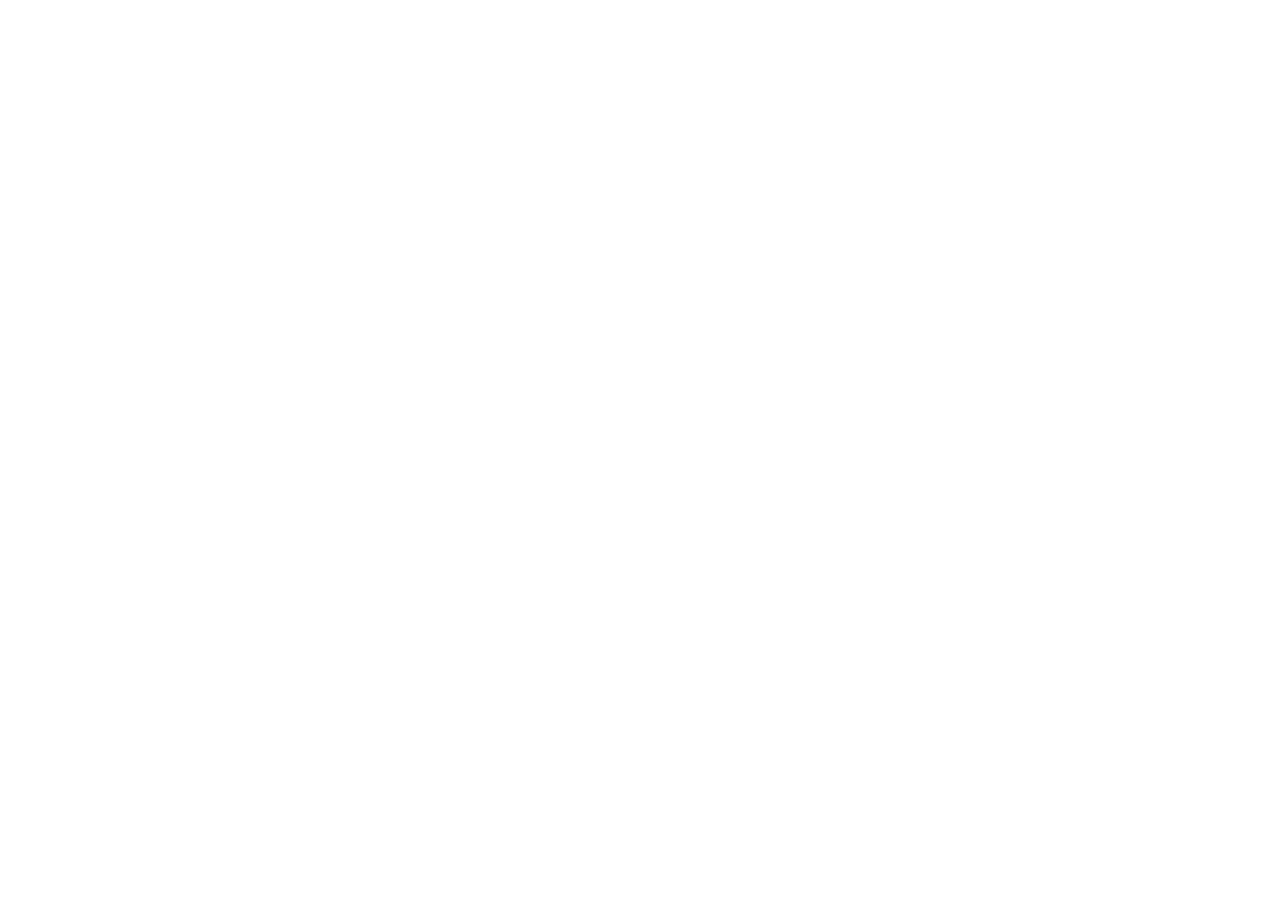
==== fords-theatre-preview/index.html @ 38922fcf "work" ====
<!DOCTYPE html>
<html lang="en">
  <head>
    <meta charset="utf-8">
    <meta name="viewport" content="width=device-width, initial-scale=1, shrink-to-fit=no">
    <meta name="theme-color" content="#000000">
    <!--
      manifest.json provides metadata used when your web app is added to the
      homescreen on Android. See https://developers.google.com/web/fundamentals/engage-and-retain/web-app-manifest/
    -->
    <link rel="manifest" href="%PUBLIC_URL%/manifest.json">
    <link rel="shortcut icon" href="%PUBLIC_URL%/favicon.ico">
    <!--
      Notice the use of %PUBLIC_URL% in the tags above.
      It will be replaced with the URL of the `public` folder during the build.
      Only files inside the `public` folder can be referenced from the HTML.

      Unlike "/favicon.ico" or "favicon.ico", "%PUBLIC_URL%/favicon.ico" will
      work correctly both with client-side routing and a non-root public URL.
      Learn how to configure a non-root public URL by running `npm run build`.
    -->
    <title>React App</title>
  </head>
  <body>
    <noscript>
      You need to enable JavaScript to run this app.
    </noscript>
    <div id="root"></div>
    <!--
      This HTML file is a template.
      If you open it directly in the browser, you will see an empty page.

      You can add webfonts, meta tags, or analytics to this file.
      The build step will place the bundled scripts into the <body> tag.

      To begin the development, run `npm start` or `yarn start`.
      To create a production bundle, use `npm run build` or `yarn build`.
    -->
  </body>
</html>
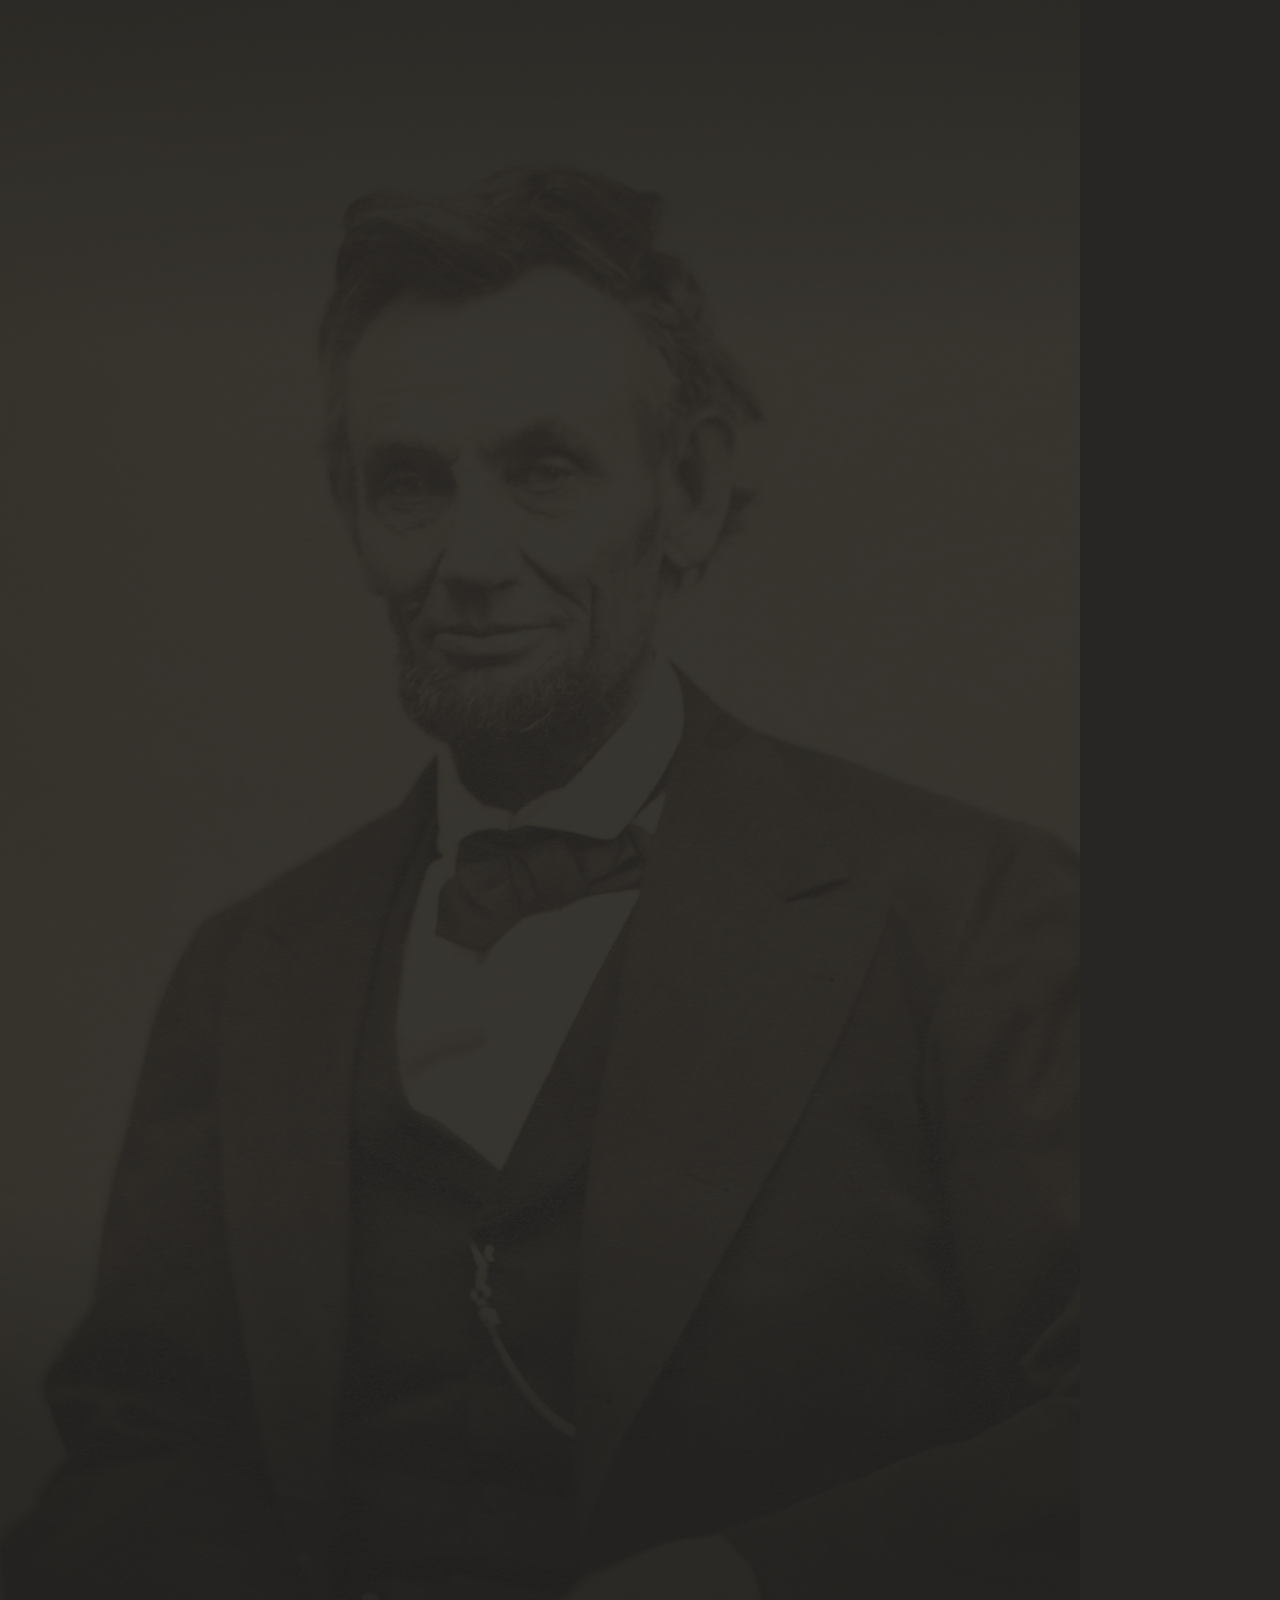
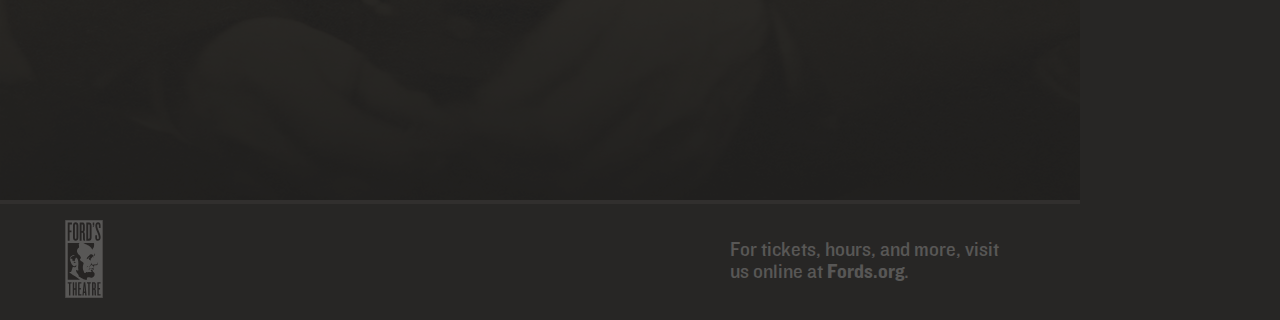
==== commit 42bd69c9: "blank page" ====
--- a/fords-theatre-preview/index.html
+++ b/fords-theatre-preview/index.html
@@ -1,40 +1 @@
-<!DOCTYPE html>
-<html lang="en">
-  <head>
-    <meta charset="utf-8">
-    <meta name="viewport" content="width=device-width, initial-scale=1, shrink-to-fit=no">
-    <meta name="theme-color" content="#000000">
-    <!--
-      manifest.json provides metadata used when your web app is added to the
-      homescreen on Android. See https://developers.google.com/web/fundamentals/engage-and-retain/web-app-manifest/
-    -->
-    <link rel="manifest" href="%PUBLIC_URL%/manifest.json">
-    <link rel="shortcut icon" href="%PUBLIC_URL%/favicon.ico">
-    <!--
-      Notice the use of %PUBLIC_URL% in the tags above.
-      It will be replaced with the URL of the `public` folder during the build.
-      Only files inside the `public` folder can be referenced from the HTML.
-
-      Unlike "/favicon.ico" or "favicon.ico", "%PUBLIC_URL%/favicon.ico" will
-      work correctly both with client-side routing and a non-root public URL.
-      Learn how to configure a non-root public URL by running `npm run build`.
-    -->
-    <title>React App</title>
-  </head>
-  <body>
-    <noscript>
-      You need to enable JavaScript to run this app.
-    </noscript>
-    <div id="root"></div>
-    <!--
-      This HTML file is a template.
-      If you open it directly in the browser, you will see an empty page.
-
-      You can add webfonts, meta tags, or analytics to this file.
-      The build step will place the bundled scripts into the <body> tag.
-
-      To begin the development, run `npm start` or `yarn start`.
-      To create a production bundle, use `npm run build` or `yarn build`.
-    -->
-  </body>
-</html>
+<!DOCTYPE html><html lang="en"><head><meta charset="utf-8"><meta name="viewport" content="width=device-width,initial-scale=1,shrink-to-fit=no"><meta name="theme-color" content="#000000"><link rel="manifest" href="./manifest.json"><link rel="shortcut icon" href="./favicon.ico"><title>React App</title><link href="./static/css/main.38678f3c.css" rel="stylesheet"></head><body><noscript>You need to enable JavaScript to run this app.</noscript><div id="root"></div><script type="text/javascript" src="./static/js/main.00b9cb8b.js"></script></body></html>--- a/fords-theatre-preview/static/css/main.38678f3c.css
+++ b/fords-theatre-preview/static/css/main.38678f3c.css
@@ -0,0 +1,2 @@
+@font-face{font-family:Knockout-Regular;src:url(../../static/media/Knockout-HTF31-JuniorMiddlewt.cff6bb3a.otf);font-style:normal}@font-face{font-family:Knockout-Bold;src:url(../../static/media/KnockHTF51Mid.48a73c65.otf);font-style:normal}@font-face{font-family:Minion-Regular;src:url(../../static/media/MinionPro-Regular.38711b5b.otf);font-style:normal}@font-face{font-family:Minion-Bold;src:url(../../static/media/MinionPro-Bold.461035ae.otf);font-style:normal}@font-face{font-family:Minion-Italic;src:url(../../static/media/MinionPro-It.7ff2ca4e.otf);font-style:normal}body,html{background-color:#272625;font-family:Knockout-Regular,Arial,sans-serif}body *,html *{padding:0;margin:0;-webkit-box-sizing:border-box;box-sizing:border-box;font-weight:100!important}body h1,body h2,body h3,html h1,html h2,html h3{font-family:Minion-Regular,Georgia,serif}body b,body strong,html b,html strong{font-family:Minion-Bold,Georgia,serif}body em,body i,html em,html i{font-family:Minion-Italic,Georgia,serif}body .hanging-quote,html .hanging-quote{text-indent:-.3em}body .hanging-quote :not(:first-child),html .hanging-quote :not(:first-child){text-indent:0}body .hidden,html .hidden{display:none!important}body img,body video,html img,html video{-o-object-fit:cover;object-fit:cover;width:100%;height:100%}body img.no-crop,body video.no-crop,html img.no-crop,html video.no-crop{-o-object-fit:contain;object-fit:contain}#navigation{position:absolute;left:-9999px}.App{position:relative;height:1920px;width:1080px;overflow:hidden}.App .slide{height:100%;width:100%;position:absolute;left:0;top:0;background-color:#272625;color:#f3f1ef;overflow:hidden;display:-ms-flexbox;display:flex;-ms-flex-direction:column;flex-direction:column}.App .slide .slide-content{-ms-flex:1 1;flex:1 1;position:relative;overflow:hidden}.slide.announcement .slide-content{background-color:#f3f1ef;color:#1a1a1a}.slide.announcement .slide-content.red{background-color:#770221}.slide.announcement .slide-content.orange{background-color:#c45f00}.slide.announcement .slide-content.yellow{background-color:#e1c68d}.slide.announcement figure{position:absolute}.slide.announcement figure:after,.slide.announcement figure:before{position:absolute;content:"";z-index:1;width:100%;left:0;display:block}.slide.announcement figure:before{top:0;height:800px;background:-webkit-gradient(linear,left top,left bottom,from(rgba(0,0,0,.9)),to(transparent));background:-webkit-linear-gradient(top,rgba(0,0,0,.9),transparent);background:-o-linear-gradient(top,rgba(0,0,0,.9) 0,transparent 100%);background:linear-gradient(180deg,rgba(0,0,0,.9),transparent)}.slide.announcement figure+.overlay-wrapper{color:#f3f1ef;z-index:1;position:absolute;height:100%;background:rgba(0,0,0,.25)}.slide.announcement figure+.overlay-wrapper .text-wrapper .border{background-color:#f3f1ef}.slide.announcement figure+.overlay-wrapper .text-wrapper .description{color:#f3f1ef}.slide.announcement .label{line-height:32px;text-transform:uppercase;font-family:Minion-Bold,Georgia,serif;font-size:27px;height:120px;-webkit-box-shadow:0 5px 14px 0 rgba(0,0,0,.2);box-shadow:0 5px 14px 0 rgba(0,0,0,.2);background-color:#770221;padding:32px 65px 40px;height:90px;color:#f3f1ef}.slide.announcement .text-wrapper{padding:45px 65px 65px}.slide.announcement .text-wrapper h1{font-size:140px;font-family:Minion-Regular,Georgia,serif;margin-left:-5px;line-height:150px}.slide.announcement .text-wrapper h1 .hanging-quote{text-indent:-23px}.slide.announcement .text-wrapper .description-wrapper{position:relative;padding-top:94px}.slide.announcement .text-wrapper .description-wrapper .border{background-color:#272625;opacity:.2;height:4px;top:25px;left:0;position:absolute}.slide.announcement .text-wrapper .description-wrapper .description{color:#272625;font-family:Minion-Regular,Georgia,serif;font-size:45px;line-height:65px}.slide.announcement .text-wrapper .description-wrapper .description p+p{margin-top:15px}.slide.dashboard .slide-content{display:-ms-flexbox;display:flex;-ms-flex-direction:column;flex-direction:column}.slide.dashboard .slide-content .schedule-wrapper{height:calc(100% - 959px);background-color:#f3f1ef}.slide.dashboard .slide-content .schedule-wrapper .schedule{height:100%}.slide.dashboard .slide-content .schedule-wrapper .schedule .tour-list-wrapper .tour-list{position:absolute;top:0}.slide.dashboard .image-wrapper{background-color:#000;width:100%;height:961px;position:relative;overflow:hidden}.slide.dashboard .image-wrapper .map{-webkit-transform-origin:bottom center;-ms-transform-origin:bottom center;transform-origin:bottom center}.slide.dashboard .image-wrapper .map figure:after{opacity:.2}.slide.dashboard .image-wrapper .alert{-webkit-box-shadow:0 5px 14px 0 rgba(0,0,0,.2);box-shadow:0 5px 14px 0 rgba(0,0,0,.2);background-color:#770221;padding:0 65px;min-height:120px;position:absolute;top:0;bottom:auto;z-index:2;width:100%;display:table}.slide.dashboard .image-wrapper .alert h1{color:#f3f1ef;font-size:50px;line-height:50px;font-family:Minion-Regular,Georgia,serif;display:table-cell;vertical-align:middle;letter-spacing:1.5px;padding-top:8px}.slide.dashboard .image-wrapper .alert span{text-transform:none}.slide.dashboard .image-wrapper .alert.hidden{display:none}.dark-scheme .slide.dashboard .image-wrapper .alert{bottom:0;top:auto;padding:40px 65px 55px}.dark-scheme .schedule{background-color:#272625;color:#f3f1ef}.dark-scheme .schedule h1{border-bottom:2px solid hsla(30,14%,95%,.2)!important}.dark-scheme .schedule .schedule-entry{border-top:2px solid hsla(30,14%,95%,.2)!important}.dark-scheme .schedule .schedule-entry .inactive:before,.dark-scheme .schedule .tour-list .schedule-entry.has-passed .column-wrapper .status span:before,.dark-scheme .schedule .tour-list .schedule-entry.has-passed .column-wrapper .time h2:before{background-color:#f3f1ef!important}.dark-scheme .schedule .schedule-entry .inactive.tag,.dark-scheme .schedule .tour-list .schedule-entry.has-passed .column-wrapper .status span.tag,.dark-scheme .schedule .tour-list .schedule-entry.has-passed .column-wrapper .time h2.tag{color:#f3f1ef!important;border:1px solid #f3f1ef!important}.full-schedule .slide-content{background-color:#f3f1ef}.full-schedule footer{display:none}.full-schedule .schedule h1{font-size:40px;font-family:Minion-Bold,Georgia,serif;height:65px;line-height:70px}.full-schedule .schedule h1 .clock{line-height:68px}.full-schedule .schedule h1 .clock:before{margin-top:-2px}.full-schedule .schedule .tour-list .schedule-entry{padding:0 65px}.full-schedule .schedule .tour-list .schedule-entry .column-wrapper{margin:15px 0}.full-schedule .schedule .tour-list .schedule-entry .column-wrapper .column.time h2{margin-top:-10px;font-size:42px}.full-schedule .schedule .tour-list .schedule-entry .column-wrapper .column.main .title{margin-top:0;font-size:35px}.full-schedule .schedule .tour-list .schedule-entry .column-wrapper .column.status{line-height:31px}.schedule{color:#272625;display:-ms-flexbox;display:flex;-ms-flex-direction:column;flex-direction:column;overflow:hidden}.schedule.ani-in .schedule-entry{-webkit-transition:border-color 0s,background-color 0s!important;-o-transition:border-color 0s,background-color 0s!important;transition:border-color 0s,background-color 0s!important;border-color:transparent!important;background-color:transparent!important}.schedule.ani-in .schedule-entry:after{opacity:0!important}.schedule.is-future-day{height:100%}.schedule.is-future-day .tour-list-wrapper .tour-list{position:absolute;top:0}.schedule h1{padding:0 65px;border-bottom:2px solid rgba(39,38,37,.2);font-size:50px;line-height:128px;height:120px;position:relative}.schedule h1 .clock{width:182px;float:right;font-family:Knockout-Regular,Arial,sans-serif;color:#292623;padding-left:15px;position:relative;line-height:120px}.schedule h1 .clock:before{content:"";background-color:#272625;opacity:.2;display:block;width:2px;height:26px;position:absolute;top:49%;left:0;-webkit-transform:translateY(-50%);-ms-transform:translateY(-50%);transform:translateY(-50%)}.schedule h1 .clock .time{font-size:36px;letter-spacing:.6px;margin-right:12px;display:inline-block;width:80px}.schedule h1 .clock .ampm{position:relative;display:inline-block;font-size:16px;letter-spacing:-.5px;font-family:Knockout-Bold,Arial,sans-serif}.schedule h1 .clock .ampm .am,.schedule h1 .clock .ampm .pm{line-height:14px;opacity:.2}.schedule h1 .clock .ampm .am.active,.schedule h1 .clock .ampm .pm.active{opacity:1}.schedule .tour-list-wrapper{margin-top:3px;-webkit-transition:margin-top .2s;-o-transition:margin-top .2s;transition:margin-top .2s;-ms-flex:1 1;flex:1 1;position:relative;overflow:hidden}.schedule .tour-list-wrapper.is-scrolling{margin-top:0}.schedule .tour-list-wrapper.is-scrolling:after,.schedule .tour-list-wrapper.is-scrolling:before{opacity:1}.schedule .tour-list-wrapper.is-scrolling.at-bottom:after{opacity:0}.schedule .tour-list-wrapper:after,.schedule .tour-list-wrapper:before{content:"";position:absolute;width:100%;height:30px;left:0;z-index:1;opacity:0;-webkit-transition:opacity .7s;-o-transition:opacity .7s;transition:opacity .7s}.schedule .tour-list-wrapper:before{top:0;background:-webkit-gradient(linear,left bottom,left top,from(transparent),to(rgba(0,0,0,.1)));background:-webkit-linear-gradient(bottom,transparent,rgba(0,0,0,.1));background:-o-linear-gradient(bottom,transparent 0,rgba(0,0,0,.1) 100%);background:linear-gradient(0deg,transparent,rgba(0,0,0,.1))}.schedule .tour-list-wrapper:after{bottom:0;background:-webkit-gradient(linear,left bottom,left top,from(rgba(0,0,0,.1)),to(transparent));background:-webkit-linear-gradient(bottom,rgba(0,0,0,.1),transparent);background:-o-linear-gradient(bottom,rgba(0,0,0,.1) 0,transparent 100%);background:linear-gradient(0deg,rgba(0,0,0,.1),transparent)}.schedule .tour-list{list-style:none}.schedule .tour-list .schedule-entry{-webkit-transition:border-color 1s,background-color 1s;-o-transition:border-color 1s,background-color 1s;transition:border-color 1s,background-color 1s;border-top:2px solid rgba(39,38,37,.2);padding:0 65px;position:relative;overflow:hidden}.schedule .tour-list .schedule-entry.status-change{background-color:rgba(119,2,33,.4)!important}.schedule .tour-list .schedule-entry.status-change:after{opacity:0!important}.schedule .tour-list .schedule-entry.status-change .status{color:#272625!important}.schedule .tour-list .schedule-entry.status-change .status:before{opacity:1!important}.schedule .tour-list .schedule-entry:nth-child(2n){background-color:#e8e6e4}.schedule .tour-list .schedule-entry:nth-child(2n).last-visible,.schedule .tour-list .schedule-entry:nth-child(2n):last-of-type{background-color:transparent}.schedule .tour-list .schedule-entry:nth-child(2n).last-visible .content,.schedule .tour-list .schedule-entry:nth-child(2n):last-of-type .content{z-index:1;position:absolute;padding-right:65px;width:calc(100% - 65px)}.schedule .tour-list .schedule-entry:nth-child(2n).last-visible .marker,.schedule .tour-list .schedule-entry:nth-child(2n):last-of-type .marker{z-index:1}.schedule .tour-list .schedule-entry:nth-child(2n).last-visible:after,.schedule .tour-list .schedule-entry:nth-child(2n):last-of-type:after{content:"";position:absolute;top:0;left:0;width:100%;height:100%;display:block;background:-webkit-gradient(linear,left bottom,left top,from(hsla(30,8%,90%,0)),to(#e8e6e4));background:-webkit-linear-gradient(bottom,hsla(30,8%,90%,0),#e8e6e4);background:-o-linear-gradient(bottom,hsla(30,8%,90%,0) 0,#e8e6e4 100%);background:linear-gradient(0deg,hsla(30,8%,90%,0),#e8e6e4);opacity:1;-webkit-transition:opacity 1s;-o-transition:opacity 1s;transition:opacity 1s}.schedule .tour-list .schedule-entry .marker{position:absolute;left:0;top:0;height:100%;width:10px;background-color:#770221}.schedule .tour-list .schedule-entry .column-wrapper{display:-ms-flexbox;display:flex;margin-top:27px;-ms-flex-line-pack:justify;align-content:space-between}.schedule .tour-list .schedule-entry .column-wrapper .column{min-width:182px}.schedule .tour-list .schedule-entry .column-wrapper .column.time h2{margin-top:-8px;font-size:45px;line-height:54px}.schedule .tour-list .schedule-entry .column-wrapper .column.main{-ms-flex:1 1;flex:1 1;margin:0 53px}.schedule .tour-list .schedule-entry .column-wrapper .column.main .title{margin-top:-2px;font-size:37px;line-height:1.1}.schedule .tour-list .schedule-entry .column-wrapper .column.status{line-height:31px;font-size:26px;position:relative}.schedule .tour-list .schedule-entry .column-wrapper .column.status.sold-out{color:#999490}.schedule .tour-list .schedule-entry .column-wrapper .column.status:before{opacity:0;-webkit-transition:opacity .5s;-o-transition:opacity .5s;transition:opacity .5s;content:"!";background-color:#770221;color:#f3f1ef;text-indent:12px;font-size:22px;line-height:34px;position:absolute;border-radius:100%;height:30px;width:30px;top:-2px;right:calc(100% + 10px)}.schedule .tour-list .schedule-entry .column-wrapper .tags .tag{padding:0 20px;margin-right:7px;margin-bottom:7px;color:#f3f1ef;display:inline-block;border-radius:2px;text-transform:uppercase;height:34px;line-height:39px;font-size:20px}.schedule .tour-list .schedule-entry .column-wrapper .tags .tag.blue{background-color:#005c8a}.schedule .tour-list .schedule-entry .column-wrapper .tags .tag.orange{background-color:#c45f00}.schedule .tour-list .schedule-entry .column-wrapper .tags .tag.green{background-color:#437766}.schedule .tour-list .schedule-entry .column-wrapper .tags .tag.purple{background-color:#770221}.schedule .tour-list .schedule-entry .column-wrapper .tags .tag.grey{background-color:rgba(39,38,37,.2);color:#272625}.schedule .tour-list .schedule-entry .column-wrapper .tags .tag.inactive,.schedule .tour-list .schedule-entry.has-passed .column-wrapper .status .tags span.tag,.schedule .tour-list .schedule-entry.has-passed .column-wrapper .tags .status span.tag,.schedule .tour-list .schedule-entry.has-passed .column-wrapper .tags .time h2.tag,.schedule .tour-list .schedule-entry.has-passed .column-wrapper .time .tags h2.tag{background-color:transparent;color:#999490;border:1px solid #999490}.schedule .tour-list .schedule-entry .column-wrapper .tags .tag.inactive:before,.schedule .tour-list .schedule-entry.has-passed .column-wrapper .status .tags span.tag:before,.schedule .tour-list .schedule-entry.has-passed .column-wrapper .tags .status span.tag:before,.schedule .tour-list .schedule-entry.has-passed .column-wrapper .tags .time h2.tag:before,.schedule .tour-list .schedule-entry.has-passed .column-wrapper .time .tags h2.tag:before{width:calc(100% - 38px);top:50%}.schedule .tour-list .schedule-entry .alert{width:100%;background-color:#e1c68d;text-align:center;height:40px;margin-top:15px;-webkit-transition:border-color 1s;-o-transition:border-color 1s;transition:border-color 1s;border-radius:2px}.schedule .tour-list .schedule-entry .alert span{font-size:26px;line-height:43px}.schedule .tour-list .potentional-strikethrough,.schedule .tour-list .schedule-entry .column-wrapper .column.status span,.schedule .tour-list .schedule-entry .column-wrapper .column.time h2,.schedule .tour-list .schedule-entry .column-wrapper .tags .tag{display:inline-block;position:relative;-webkit-transition:color .2s,background-color .2s,border .2s;-o-transition:color .2s,background-color .2s,border .2s;transition:color .2s,background-color .2s,border .2s}.schedule .tour-list .potentional-strikethrough:before,.schedule .tour-list .schedule-entry .column-wrapper .column.status span:before,.schedule .tour-list .schedule-entry .column-wrapper .column.time h2:before,.schedule .tour-list .schedule-entry .column-wrapper .tags .tag:before{content:"";width:0;-webkit-transition:width .2s ease-in .1s;-o-transition:width .2s ease-in .1s;transition:width .2s ease-in .1s;height:2px;background-color:#999490;display:block;position:absolute;top:45%}.schedule .tour-list .inactive,.schedule .tour-list .schedule-entry.has-passed .column-wrapper .status span,.schedule .tour-list .schedule-entry.has-passed .column-wrapper .time h2{color:#999490}.schedule .tour-list .inactive:before,.schedule .tour-list .schedule-entry.has-passed .column-wrapper .status span:before,.schedule .tour-list .schedule-entry.has-passed .column-wrapper .time h2:before{content:"";width:100%;height:2px;background-color:#999490;display:block;position:absolute;top:45%}.slide.storytelling{background-color:#030303;color:#f3f1ef}.slide.storytelling .image-wrapper{height:100%}.slide.storytelling .image-wrapper.artifact figure{padding:150px}.slide.storytelling .image-wrapper figure{position:absolute;top:0;left:0}.slide.storytelling .text-wrapper{position:absolute;top:0;width:100%;z-index:3;background:-webkit-gradient(linear,left top,left bottom,from(rgba(0,0,0,.9)),color-stop(80%,rgba(0,0,0,.3)),to(transparent));background:-webkit-linear-gradient(top,rgba(0,0,0,.9),rgba(0,0,0,.3) 80%,transparent);background:-o-linear-gradient(top,rgba(0,0,0,.9) 0,rgba(0,0,0,.3) 80%,transparent 100%);background:linear-gradient(180deg,rgba(0,0,0,.9),rgba(0,0,0,.3) 80%,transparent)}.slide.storytelling .text-wrapper.inverse-text-position{top:auto;bottom:0;background:-webkit-gradient(linear,left top,left bottom,from(transparent),color-stop(20%,rgba(0,0,0,.3)),to(rgba(0,0,0,.9)));background:-webkit-linear-gradient(top,transparent,rgba(0,0,0,.3) 20%,rgba(0,0,0,.9));background:-o-linear-gradient(top,transparent 0,rgba(0,0,0,.3) 20%,rgba(0,0,0,.9) 100%);background:linear-gradient(180deg,transparent,rgba(0,0,0,.3) 20%,rgba(0,0,0,.9))}.slide.storytelling .text-wrapper.inverse-text-position.has-caption .text-slide{padding-bottom:100px}.slide.storytelling .text-wrapper .label{line-height:30px;text-transform:uppercase;font-family:Minion-Bold,Georgia,serif;font-size:25px;padding:65px}.slide.storytelling .text-wrapper .text-slide{position:absolute;top:0;padding:65px}.slide.storytelling .text-wrapper .text-slide:first-of-type .label{opacity:1}.slide.storytelling .text-wrapper .text-slide .label{padding:0;margin-bottom:30px;opacity:0}.slide.storytelling .text-wrapper h1{font-family:Minion-Italic,Georgia,serif;font-size:90px;line-height:100px}.slide.storytelling .text-wrapper h1 .hanging-quote{text-indent:-15px}.slide.storytelling .text-wrapper h1 p span{font-family:Minion-Italic,Georgia,serif!important;font-size:90px!important}.slide.storytelling .text-wrapper .byline{margin-top:70px;font-size:40px;line-height:48px}.slide.storytelling .text-wrapper .byline .name{font-family:Minion-Regular,Georgia,serif;display:block}.slide.storytelling .text-wrapper .byline .role{display:block;font-family:Minion-Italic,Georgia,serif}.theatre-poster .slide-content{position:relative;text-shadow:0 0 20px #000}.theatre-poster .slide-content .overlay{height:100%;width:100%;position:absolute;bottom:0}.theatre-poster .slide-content .overlay:before{position:absolute;content:"";width:100%;left:0;display:block;height:350px;top:0;background:-webkit-gradient(linear,left bottom,left top,from(transparent),to(rgba(0,0,0,.4)));background:-webkit-linear-gradient(bottom,transparent,rgba(0,0,0,.4));background:-o-linear-gradient(bottom,transparent 0,rgba(0,0,0,.4) 100%);background:linear-gradient(0deg,transparent,rgba(0,0,0,.4))}.theatre-poster .slide-content .overlay:after{position:absolute;content:"";width:100%;left:0;display:block;height:600px;bottom:0;background:-webkit-gradient(linear,left bottom,left top,from(rgba(0,0,0,.6)),color-stop(60%,rgba(0,0,0,.4)),to(transparent));background:-webkit-linear-gradient(bottom,rgba(0,0,0,.6),rgba(0,0,0,.4) 60%,transparent);background:-o-linear-gradient(bottom,rgba(0,0,0,.6) 0,rgba(0,0,0,.4) 60%,transparent 100%);background:linear-gradient(0deg,rgba(0,0,0,.6),rgba(0,0,0,.4) 60%,transparent)}.theatre-poster .slide-content .poster-text{position:absolute;padding:0 65px;width:100%;bottom:0}.theatre-poster .slide-content .line{border-bottom:2px solid hsla(30,14%,95%,.2);width:950px}.theatre-poster .slide-content .title{position:absolute;top:90px;left:65px;z-index:1}.theatre-poster .slide-content .title.Center{width:calc(100% - 130px);text-align:center}.theatre-poster .slide-content .title.Center .logo,.theatre-poster .slide-content .title.Center .text{display:inline-block}.theatre-poster .slide-content .title.Right{left:auto;right:65px;text-align:right}.theatre-poster .slide-content .title.Right .text{display:inline-block}.theatre-poster .slide-content .title .text{color:#f3f1ef;font-size:90px;line-height:100px;width:70%}.theatre-poster .slide-content .title .logo{height:213px;width:auto}.theatre-poster .row{display:table;width:100%;color:#e4dfdb;font-family:Minion-Regular,Georgia,serif}.theatre-poster .row .col-half{width:50%;display:table-cell}.theatre-poster .row .col-half:last-of-type{padding-left:33px}.theatre-poster .row.main-text{padding-bottom:46px}.theatre-poster .row.main-text .col-half{vertical-align:bottom}.theatre-poster .row.meta-data{padding-top:40px;padding-bottom:20px;position:relative}.theatre-poster .row.meta-data+.line{display:none}.theatre-poster .row.meta-data.has-caption{padding-bottom:70px}.theatre-poster .row.meta-data.has-caption+.line{display:block;position:absolute;bottom:70px}.theatre-poster .row.meta-data .col-half{vertical-align:top}.theatre-poster .quote{font-family:Minion-Italic,Georgia,serif;color:#f3f1ef;font-size:45px;line-height:54px;position:relative}.theatre-poster .byline{font-size:24px;line-height:29px;margin-top:35px}.theatre-poster .byline:before{content:"\2014"}.theatre-poster .playing{font-size:15px;font-family:Minion-Bold,Georgia,serif;margin-bottom:10px}.theatre-poster .run-time{font-size:40px}.theatre-poster .run-time .start-date:after{content:"\2014"}.theatre-poster .run-time .end-date{display:block}.theatre-poster .hashtag{font-size:24px;margin-top:31px;font-family:Minion-Bold,Georgia,serif}.theatre-poster .credit,.theatre-poster .lead-sponsors,.theatre-poster .production-sponsors,.theatre-poster .season-sponsors{height:100px}.theatre-poster .credit .label,.theatre-poster .lead-sponsors .label,.theatre-poster .production-sponsors .label,.theatre-poster .season-sponsors .label{font-family:Minion-Italic,Georgia,serif;margin-bottom:10px;font-size:14px;display:block}.theatre-poster .credits .credit{width:33.3%;float:left}.theatre-poster .credits .credit .name{font-size:18px;display:block}.theatre-poster .sponsors{display:-ms-flexbox;display:flex;-ms-flex-wrap:wrap;flex-wrap:wrap;width:100%}.theatre-poster .sponsors .season-sponsors{width:33%}.theatre-poster .sponsors .season-sponsors .logo{width:50%}.theatre-poster .sponsors .lead-sponsors{width:67%}.theatre-poster .sponsors .lead-sponsors .logo{width:25%}.theatre-poster .sponsors .production-sponsors{width:67%}.theatre-poster .sponsors .production-sponsors .logo{width:25%}.theatre-poster .sponsors .logos{position:relative}.theatre-poster .sponsors .logos .logo{display:inline-block;padding-right:20px}.theatre-poster .sponsors .logos .logo img{height:40px;-o-object-fit:contain;object-fit:contain}.slide.live-feed .blur{-webkit-filter:blur(20px);filter:blur(20px);height:100%}.slide.live-feed .overlay{position:absolute;top:0;width:100%;height:100%;background-color:rgba(39,38,37,.6)}.slide.live-feed .overlay figure{top:400px;position:absolute;background-color:#272625;height:auto;padding:0 65px}.slide.live-feed .overlay .text{bottom:127px;width:100%;position:absolute;display:-ms-flexbox;display:flex;-ms-flex-align:center;align-items:center;-ms-flex-pack:center;justify-content:center;padding:0 65px}.slide.live-feed .overlay .text .logo{margin-right:100px;height:160px}.slide.live-feed .overlay .text .logo object{height:100%;width:auto;background-color:#f3f1ef}.slide.live-feed .overlay .text .caption{-ms-flex:1 1;flex:1 1;font-size:32px;line-height:38px;max-width:650px;font-family:Minion-Italic,Georgia,serif}footer{height:120px;display:-ms-flexbox;display:flex;-ms-flex-align:center;align-items:center;-ms-flex-pack:justify;justify-content:space-between;padding:29px 65px;border-top:2px solid hsla(30,14%,95%,.2);border-width:4px}footer>div{width:285px;font-size:20px;line-height:22px}footer .footer-text{float:right}footer .footer-text strong{font-family:Knockout-Bold,Arial,sans-serif}footer .logo object{background-color:#f3f1ef;height:78px}footer.light{background-color:#f3f1ef;color:#272625;border-top:2px solid rgba(39,38,37,.2);border-width:4px}figure{width:100%;height:100%;position:relative;background-color:#272625}figure.no-crop img,figure.no-crop video{-o-object-fit:contain;object-fit:contain}figure.has-caption:after{position:absolute;content:"";z-index:1;width:100%;left:0;display:block;height:80px;bottom:0;background:-webkit-gradient(linear,left bottom,left top,from(rgba(0,0,0,.5)),color-stop(70%,rgba(0,0,0,.1)),to(transparent));background:-webkit-linear-gradient(bottom,rgba(0,0,0,.5),rgba(0,0,0,.1) 70%,transparent);background:-o-linear-gradient(bottom,rgba(0,0,0,.5) 0,rgba(0,0,0,.1) 70%,transparent 100%);background:linear-gradient(0deg,rgba(0,0,0,.5),rgba(0,0,0,.1) 70%,transparent)}figure.has-border .border{margin:20px;position:absolute;height:calc(100% - 42px);width:calc(100% - 42px);border:1px solid hsla(0,0%,100%,.8);z-index:5}figure.has-border figcaption{bottom:55px}figure figcaption{position:absolute;bottom:35px;left:65px;color:#fff;opacity:.8;font-size:15px;text-shadow:0 0 0 rgba(0,0,0,.5);z-index:5}figure figcaption b,figure figcaption strong{font-family:Knockout-Bold,Arial,sans-serif}figure figcaption i{font-family:Knockout-Regular,Arial,sans-serif;text-style:italic}#controls{position:absolute;z-index:100;height:175px;right:0;width:300px;background-color:#770221;font-size:26px;letter-spacing:1px;color:#f3f1ef;text-align:center;padding:50px}#controls label{line-height:40px}
+/*# sourceMappingURL=main.38678f3c.css.map*/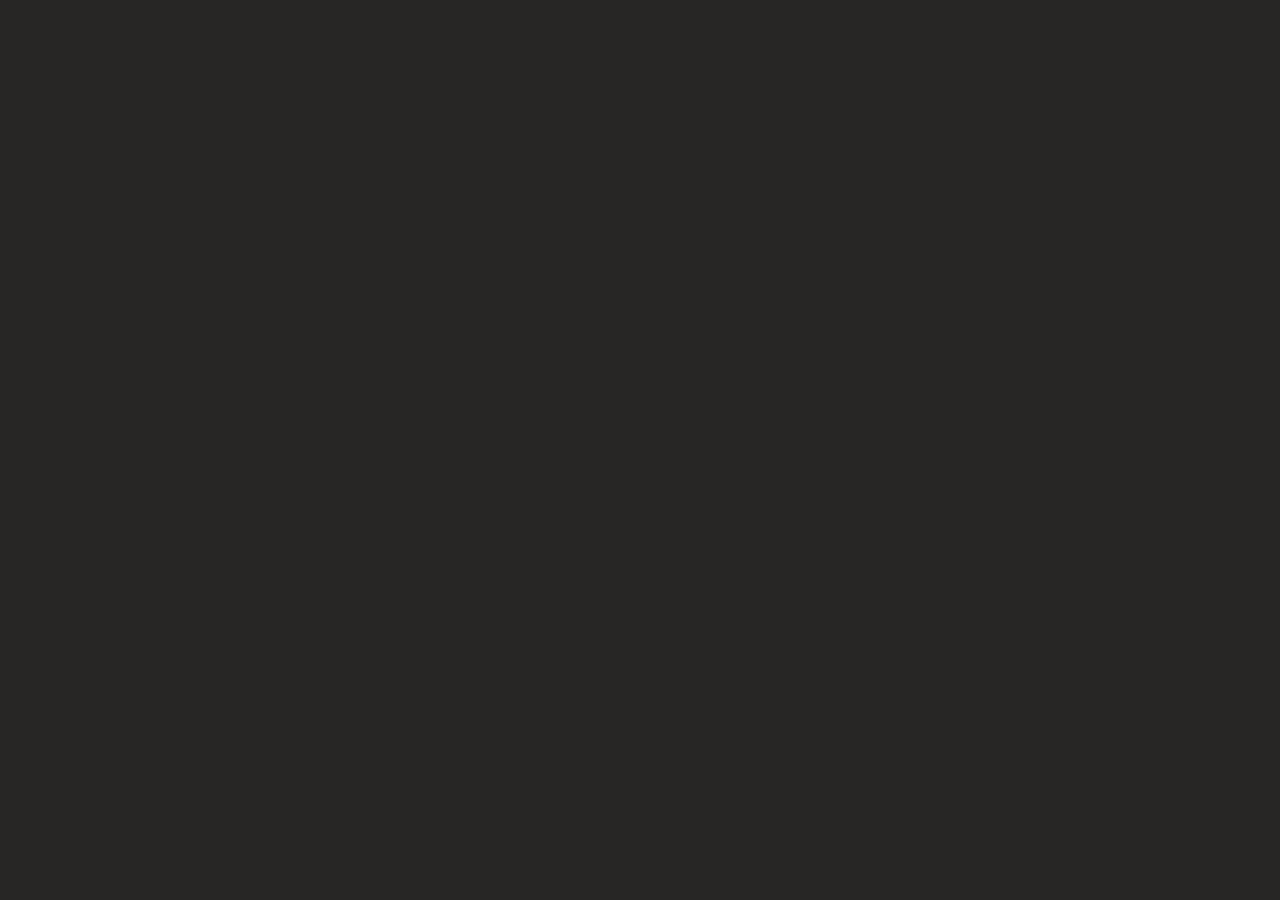
==== commit 8791fb27: "preview mode with live data" ====
--- a/fords-theatre-preview/index.html
+++ b/fords-theatre-preview/index.html
@@ -1 +1 @@
-<!DOCTYPE html><html lang="en"><head><meta charset="utf-8"><meta name="viewport" content="width=device-width,initial-scale=1,shrink-to-fit=no"><meta name="theme-color" content="#000000"><link rel="manifest" href="./manifest.json"><link rel="shortcut icon" href="./favicon.ico"><title>React App</title><link href="./static/css/main.38678f3c.css" rel="stylesheet"></head><body><noscript>You need to enable JavaScript to run this app.</noscript><div id="root"></div><script type="text/javascript" src="./static/js/main.00b9cb8b.js"></script></body></html>+<!DOCTYPE html><html lang="en"><head><meta charset="utf-8"><meta name="viewport" content="width=device-width,initial-scale=1,shrink-to-fit=no"><meta name="theme-color" content="#000000"><link rel="manifest" href="./manifest.json"><link rel="shortcut icon" href="./favicon.ico"><title>React App</title><link href="./static/css/main.38678f3c.css" rel="stylesheet"></head><body><noscript>You need to enable JavaScript to run this app.</noscript><div id="root"></div><script type="text/javascript" src="./static/js/main.fe8a8063.js"></script></body></html>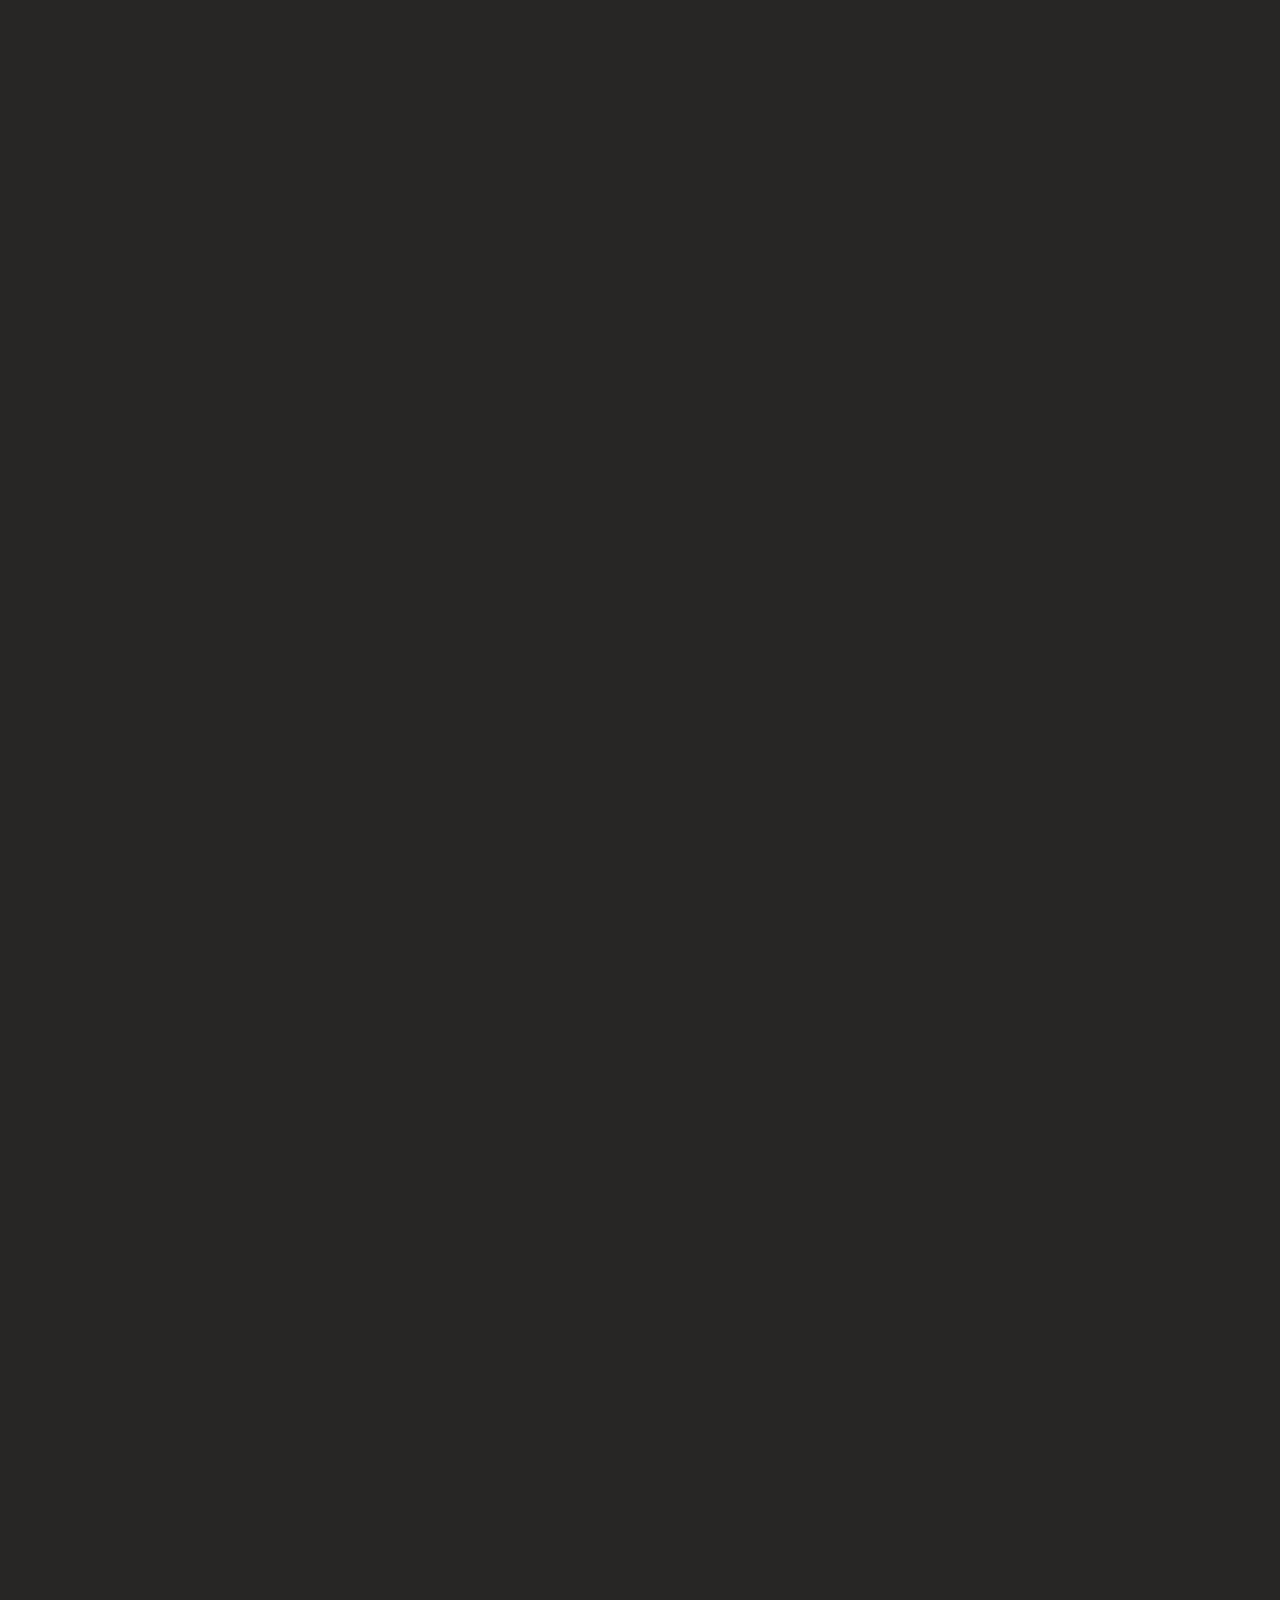
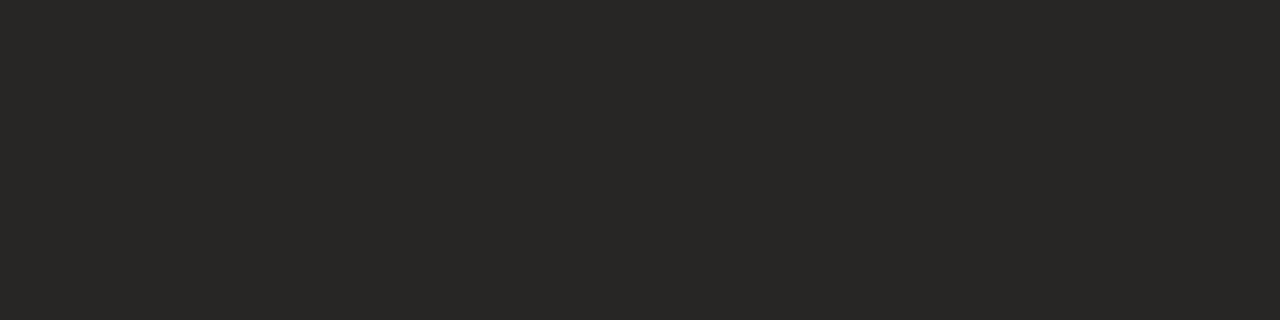
==== commit 2f7d2601: "wait for data" ====
--- a/fords-theatre-preview/index.html
+++ b/fords-theatre-preview/index.html
@@ -1 +1 @@
-<!DOCTYPE html><html lang="en"><head><meta charset="utf-8"><meta name="viewport" content="width=device-width,initial-scale=1,shrink-to-fit=no"><meta name="theme-color" content="#000000"><link rel="manifest" href="./manifest.json"><link rel="shortcut icon" href="./favicon.ico"><title>React App</title><link href="./static/css/main.38678f3c.css" rel="stylesheet"></head><body><noscript>You need to enable JavaScript to run this app.</noscript><div id="root"></div><script type="text/javascript" src="./static/js/main.fe8a8063.js"></script></body></html>+<!DOCTYPE html><html lang="en"><head><meta charset="utf-8"><meta name="viewport" content="width=device-width,initial-scale=1,shrink-to-fit=no"><meta name="theme-color" content="#000000"><link rel="manifest" href="./manifest.json"><link rel="shortcut icon" href="./favicon.ico"><title>React App</title><link href="./static/css/main.38678f3c.css" rel="stylesheet"></head><body><noscript>You need to enable JavaScript to run this app.</noscript><div id="root"></div><script type="text/javascript" src="./static/js/main.1329bd02.js"></script></body></html>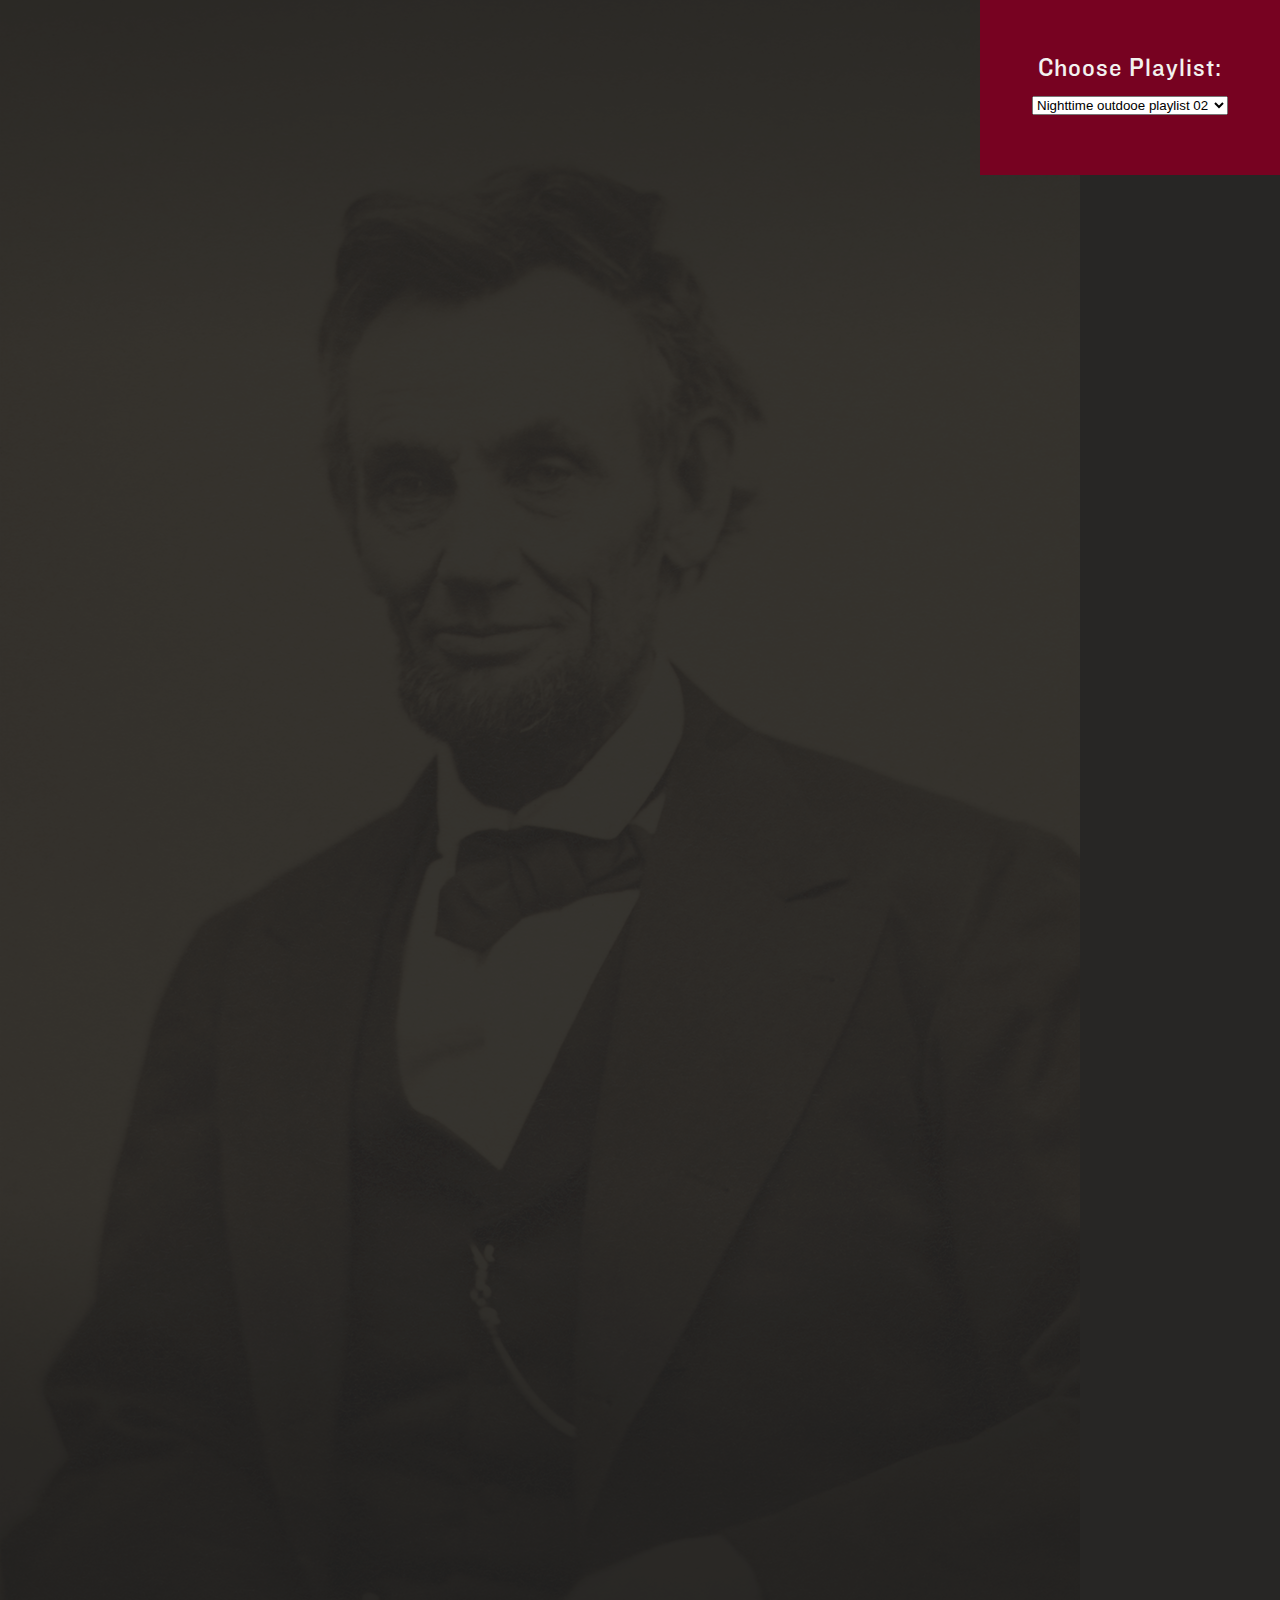
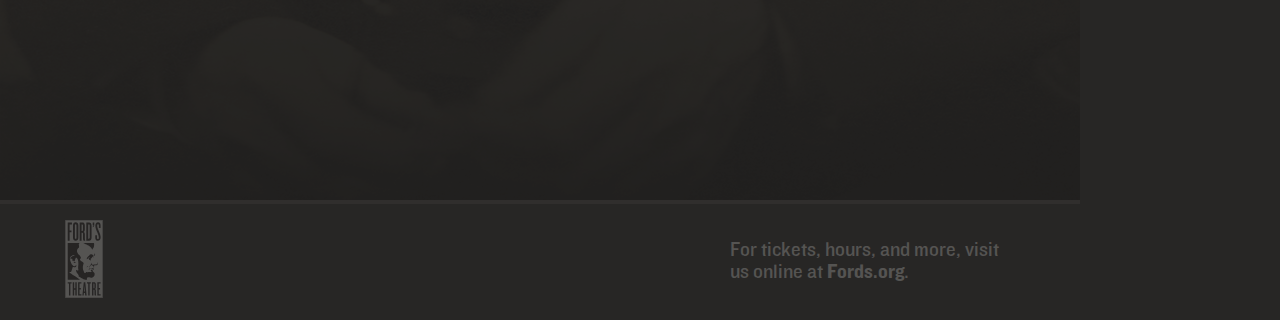
==== commit fe0324eb: "roll back" ====
--- a/fords-theatre-preview/index.html
+++ b/fords-theatre-preview/index.html
@@ -1 +1 @@
-<!DOCTYPE html><html lang="en"><head><meta charset="utf-8"><meta name="viewport" content="width=device-width,initial-scale=1,shrink-to-fit=no"><meta name="theme-color" content="#000000"><link rel="manifest" href="./manifest.json"><link rel="shortcut icon" href="./favicon.ico"><title>React App</title><link href="./static/css/main.38678f3c.css" rel="stylesheet"></head><body><noscript>You need to enable JavaScript to run this app.</noscript><div id="root"></div><script type="text/javascript" src="./static/js/main.1329bd02.js"></script></body></html>+<!DOCTYPE html><html lang="en"><head><meta charset="utf-8"><meta name="viewport" content="width=device-width,initial-scale=1,shrink-to-fit=no"><meta name="theme-color" content="#000000"><link rel="manifest" href="./manifest.json"><link rel="shortcut icon" href="./favicon.ico"><title>React App</title><link href="./static/css/main.38678f3c.css" rel="stylesheet"></head><body><noscript>You need to enable JavaScript to run this app.</noscript><div id="root"></div><script type="text/javascript" src="./static/js/main.c9bc76ae.js"></script></body></html>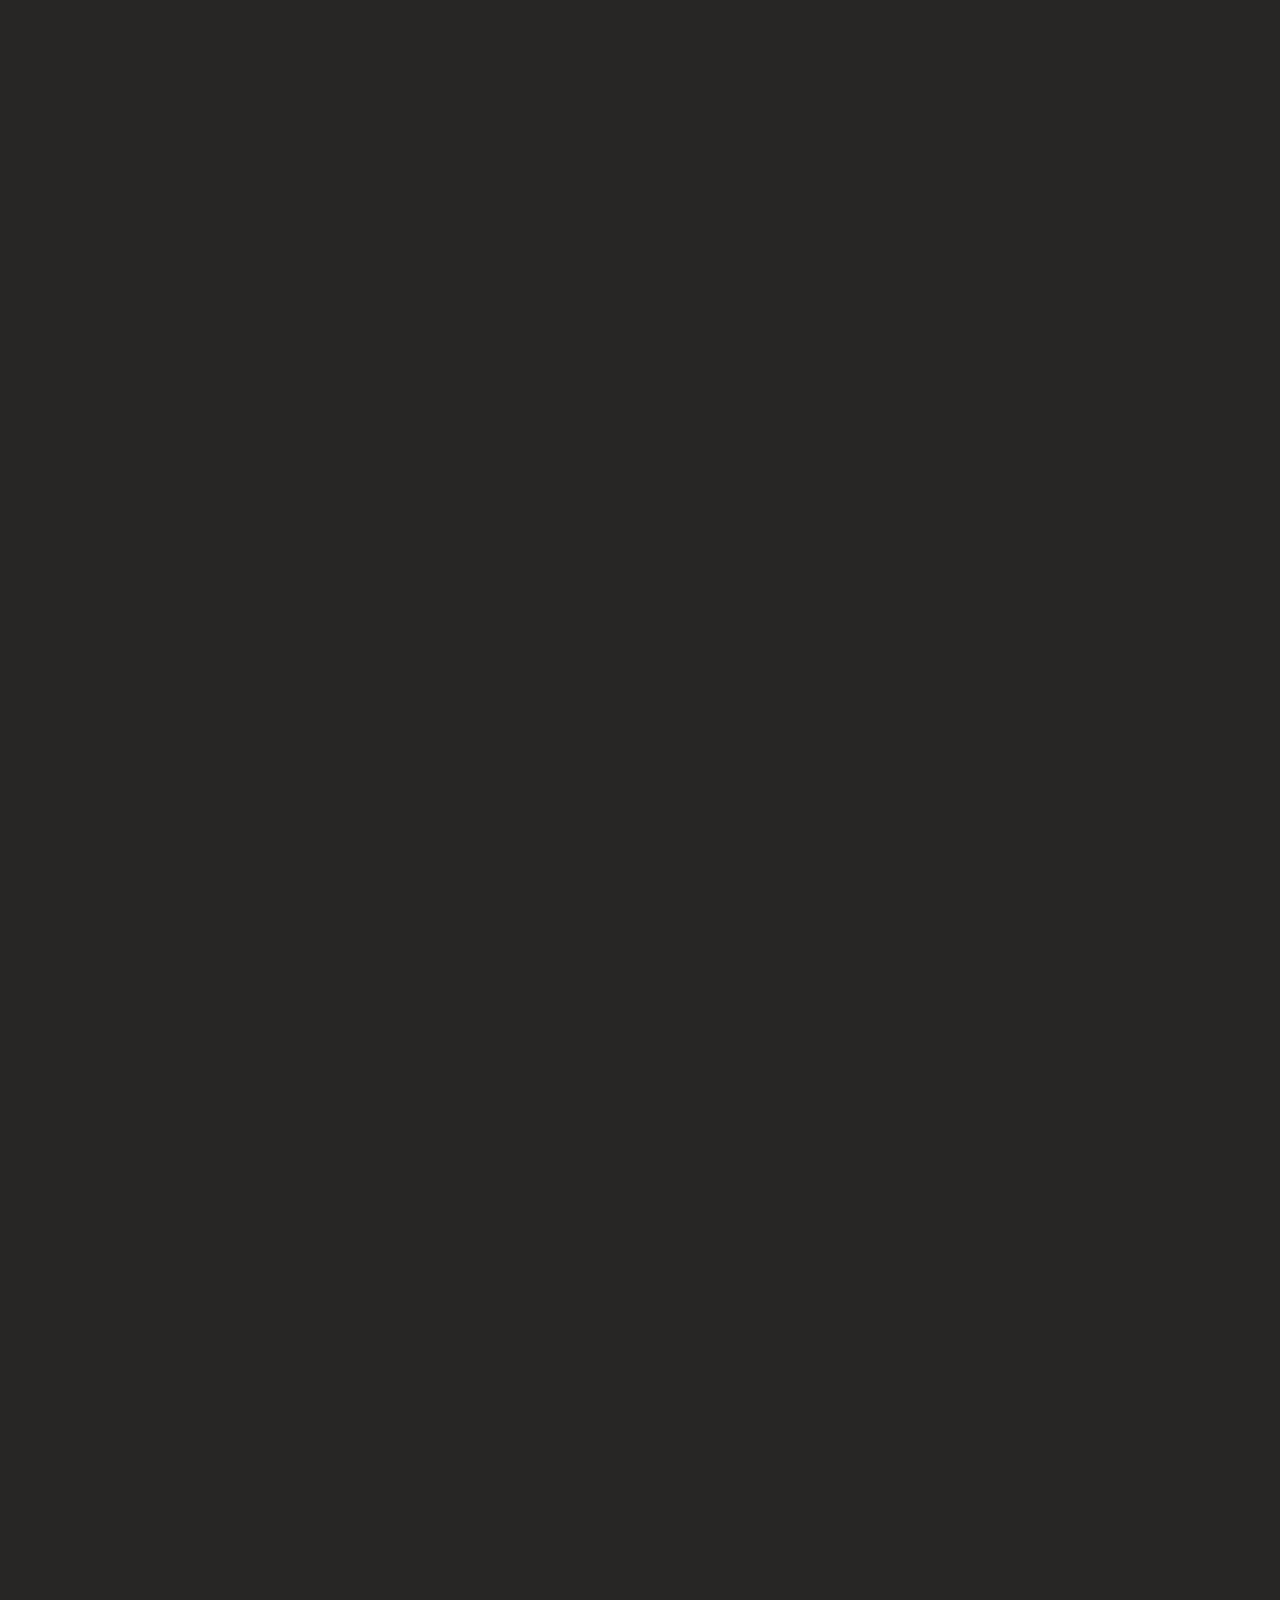
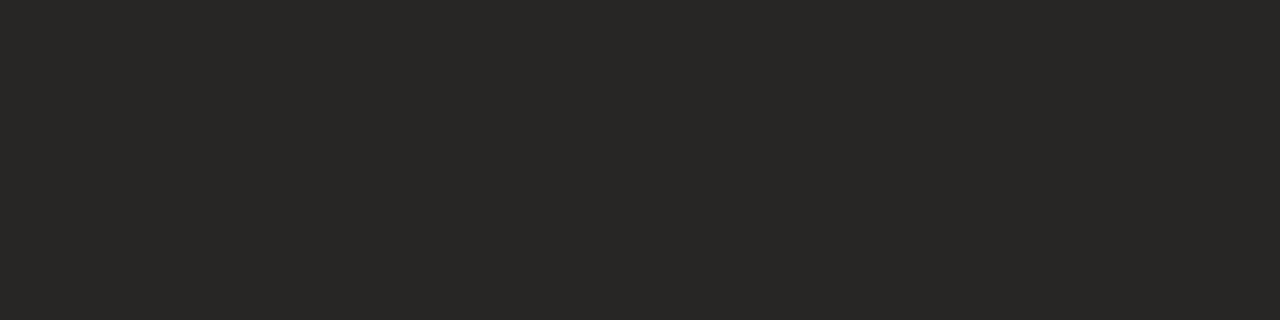
==== commit 7cb18c0b: "try proxy again" ====
--- a/fords-theatre-preview/index.html
+++ b/fords-theatre-preview/index.html
@@ -1 +1 @@
-<!DOCTYPE html><html lang="en"><head><meta charset="utf-8"><meta name="viewport" content="width=device-width,initial-scale=1,shrink-to-fit=no"><meta name="theme-color" content="#000000"><link rel="manifest" href="./manifest.json"><link rel="shortcut icon" href="./favicon.ico"><title>React App</title><link href="./static/css/main.38678f3c.css" rel="stylesheet"></head><body><noscript>You need to enable JavaScript to run this app.</noscript><div id="root"></div><script type="text/javascript" src="./static/js/main.c9bc76ae.js"></script></body></html>+<!DOCTYPE html><html lang="en"><head><meta charset="utf-8"><meta name="viewport" content="width=device-width,initial-scale=1,shrink-to-fit=no"><meta name="theme-color" content="#000000"><link rel="manifest" href="./manifest.json"><link rel="shortcut icon" href="./favicon.ico"><title>React App</title><link href="./static/css/main.38678f3c.css" rel="stylesheet"></head><body><noscript>You need to enable JavaScript to run this app.</noscript><div id="root"></div><script type="text/javascript" src="./static/js/main.1329bd02.js"></script></body></html>